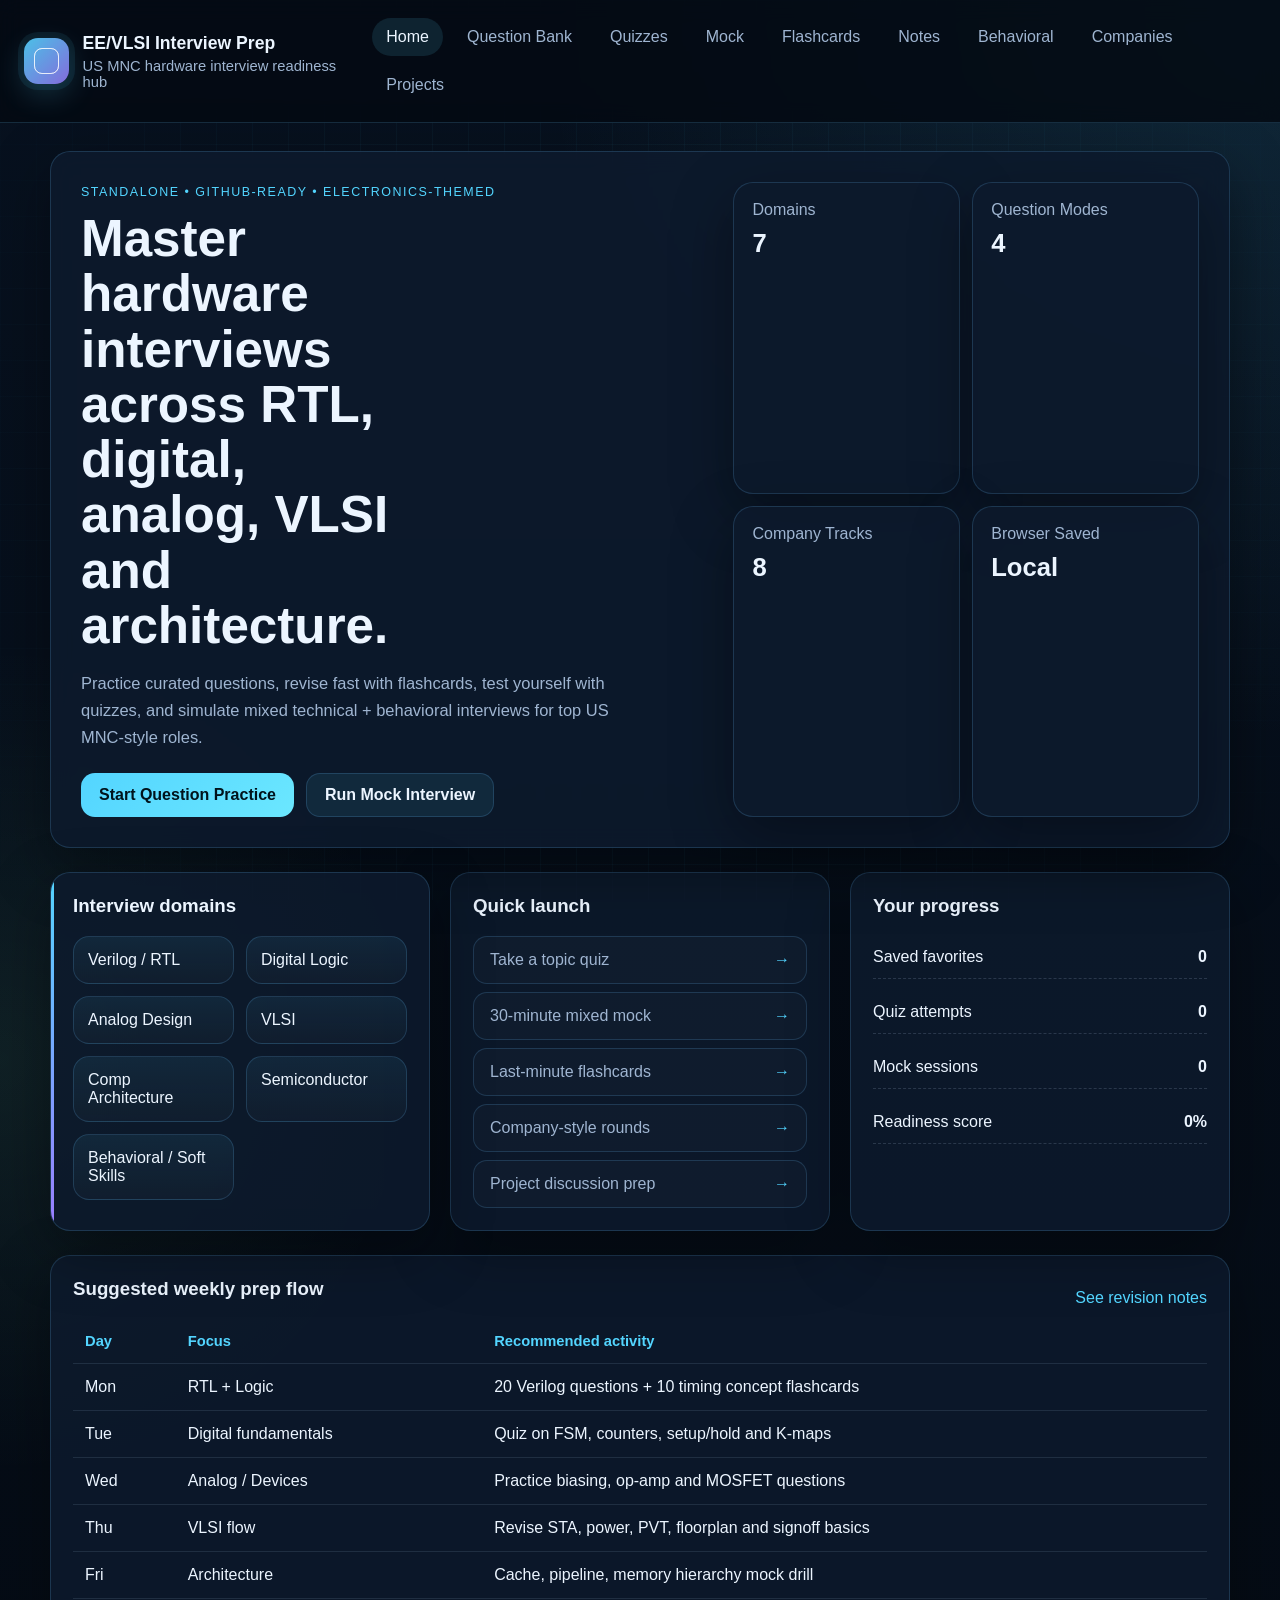
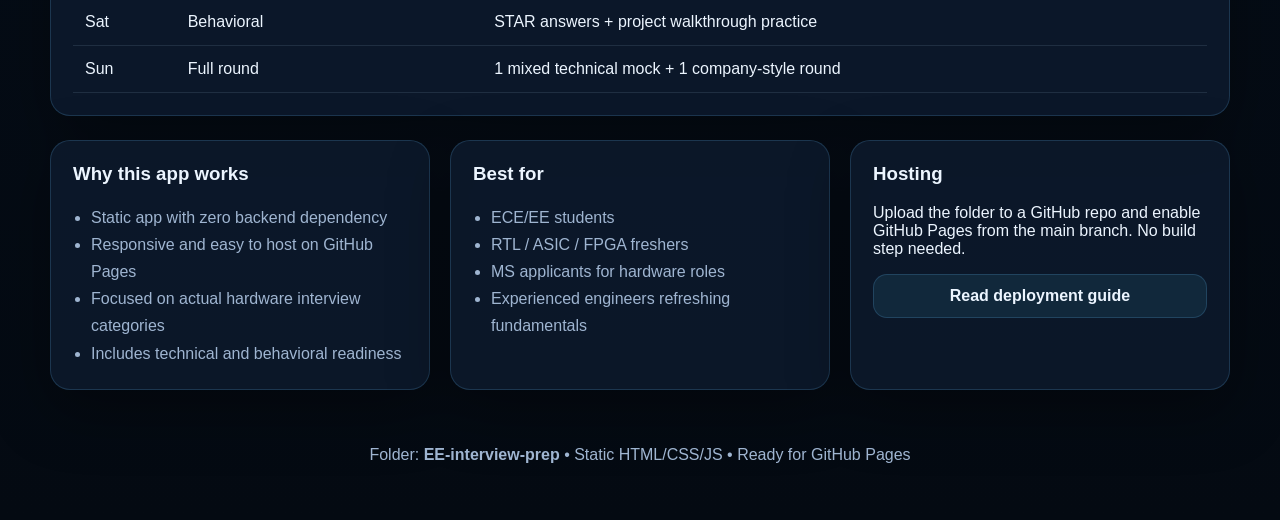
==== index.html @ eb08d41e "Add files via upload" ====
<!DOCTYPE html>
<html lang="en">
<head>
  <meta charset="UTF-8" />
  <meta name="viewport" content="width=device-width, initial-scale=1.0" />
  <title>EE/VLSI Interview Prep</title>
  <link rel="stylesheet" href="css/style.css" />
</head>
<body data-page="home">
  <div class="bg-grid"></div>
  <header class="site-header sticky">
    <div class="brand">
      <div class="chip-icon"></div>
      <div>
        <h1>EE/VLSI Interview Prep</h1>
        <p>US MNC hardware interview readiness hub</p>
      </div>
    </div>
    <button class="menu-toggle" aria-label="Toggle navigation">☰</button>
    <nav class="site-nav">
      <a class="active" href="index.html">Home</a>
      <a href="questions.html">Question Bank</a>
      <a href="quiz.html">Quizzes</a>
      <a href="mock.html">Mock</a>
      <a href="flashcards.html">Flashcards</a>
      <a href="notes.html">Notes</a>
      <a href="behavioral.html">Behavioral</a>
      <a href="companies.html">Companies</a>
      <a href="projects.html">Projects</a>
    </nav>
  </header>

  <main class="container">
    <section class="hero card glass">
      <div>
        <span class="eyebrow">Standalone • GitHub-ready • Electronics-themed</span>
        <h2>Master hardware interviews across RTL, digital, analog, VLSI and architecture.</h2>
        <p>
          Practice curated questions, revise fast with flashcards, test yourself with quizzes,
          and simulate mixed technical + behavioral interviews for top US MNC-style roles.
        </p>
        <div class="hero-actions">
          <a class="btn btn-primary" href="questions.html">Start Question Practice</a>
          <a class="btn btn-secondary" href="mock.html">Run Mock Interview</a>
        </div>
      </div>
      <div class="hero-panel">
        <div class="metric-grid">
          <div class="metric card">
            <span>Domains</span>
            <strong>7</strong>
          </div>
          <div class="metric card">
            <span>Question Modes</span>
            <strong>4</strong>
          </div>
          <div class="metric card">
            <span>Company Tracks</span>
            <strong>8</strong>
          </div>
          <div class="metric card">
            <span>Browser Saved</span>
            <strong>Local</strong>
          </div>
        </div>
      </div>
    </section>

    <section class="dashboard-grid">
      <article class="card panel accent-left">
        <h3>Interview domains</h3>
        <div class="tiles compact">
          <a class="tile" href="questions.html?category=Verilog">Verilog / RTL</a>
          <a class="tile" href="questions.html?category=Digital Logic">Digital Logic</a>
          <a class="tile" href="questions.html?category=Analog Design">Analog Design</a>
          <a class="tile" href="questions.html?category=VLSI">VLSI</a>
          <a class="tile" href="questions.html?category=Computer Architecture">Comp Architecture</a>
          <a class="tile" href="questions.html?category=Semiconductor">Semiconductor</a>
          <a class="tile" href="behavioral.html">Behavioral / Soft Skills</a>
        </div>
      </article>

      <article class="card panel">
        <h3>Quick launch</h3>
        <div class="action-list">
          <a class="action-row" href="quiz.html">Take a topic quiz <span>→</span></a>
          <a class="action-row" href="mock.html">30-minute mixed mock <span>→</span></a>
          <a class="action-row" href="flashcards.html">Last-minute flashcards <span>→</span></a>
          <a class="action-row" href="companies.html">Company-style rounds <span>→</span></a>
          <a class="action-row" href="projects.html">Project discussion prep <span>→</span></a>
        </div>
      </article>

      <article class="card panel">
        <h3>Your progress</h3>
        <div class="progress-block">
          <div class="progress-line"><span>Saved favorites</span><strong id="favoriteCount">0</strong></div>
          <div class="progress-line"><span>Quiz attempts</span><strong id="quizAttempts">0</strong></div>
          <div class="progress-line"><span>Mock sessions</span><strong id="mockAttempts">0</strong></div>
          <div class="progress-line"><span>Readiness score</span><strong id="readinessScore">0%</strong></div>
        </div>
      </article>
    </section>

    <section class="card panel">
      <div class="section-head">
        <h3>Suggested weekly prep flow</h3>
        <a href="notes.html" class="text-link">See revision notes</a>
      </div>
      <div class="table-wrap">
        <table>
          <thead>
            <tr><th>Day</th><th>Focus</th><th>Recommended activity</th></tr>
          </thead>
          <tbody>
            <tr><td>Mon</td><td>RTL + Logic</td><td>20 Verilog questions + 10 timing concept flashcards</td></tr>
            <tr><td>Tue</td><td>Digital fundamentals</td><td>Quiz on FSM, counters, setup/hold and K-maps</td></tr>
            <tr><td>Wed</td><td>Analog / Devices</td><td>Practice biasing, op-amp and MOSFET questions</td></tr>
            <tr><td>Thu</td><td>VLSI flow</td><td>Revise STA, power, PVT, floorplan and signoff basics</td></tr>
            <tr><td>Fri</td><td>Architecture</td><td>Cache, pipeline, memory hierarchy mock drill</td></tr>
            <tr><td>Sat</td><td>Behavioral</td><td>STAR answers + project walkthrough practice</td></tr>
            <tr><td>Sun</td><td>Full round</td><td>1 mixed technical mock + 1 company-style round</td></tr>
          </tbody>
        </table>
      </div>
    </section>

    <section class="dashboard-grid three">
      <article class="card panel">
        <h3>Why this app works</h3>
        <ul class="clean-list">
          <li>Static app with zero backend dependency</li>
          <li>Responsive and easy to host on GitHub Pages</li>
          <li>Focused on actual hardware interview categories</li>
          <li>Includes technical and behavioral readiness</li>
        </ul>
      </article>
      <article class="card panel">
        <h3>Best for</h3>
        <ul class="clean-list">
          <li>ECE/EE students</li>
          <li>RTL / ASIC / FPGA freshers</li>
          <li>MS applicants for hardware roles</li>
          <li>Experienced engineers refreshing fundamentals</li>
        </ul>
      </article>
      <article class="card panel">
        <h3>Hosting</h3>
        <p>Upload the folder to a GitHub repo and enable GitHub Pages from the main branch. No build step needed.</p>
        <a class="btn btn-secondary full" href="README.md">Read deployment guide</a>
      </article>
    </section>
  </main>

  <footer class="site-footer">
    <p>Folder: <strong>EE-interview-prep</strong> • Static HTML/CSS/JS • Ready for GitHub Pages</p>
  </footer>

  <script src="js/data.js"></script>
  <script src="js/app.js"></script>
</body>
</html>
---- css/style.css ----
:root {
  --bg: #07111f;
  --bg-soft: #0d1a2d;
  --card: rgba(13, 26, 45, 0.85);
  --text: #ecf5ff;
  --muted: #9fb5d1;
  --line: rgba(104, 194, 255, 0.18);
  --accent: #53d5ff;
  --accent-2: #88ffb7;
  --accent-3: #9a7dff;
  --danger: #ff8ea1;
  --shadow: 0 20px 60px rgba(0, 0, 0, 0.35);
  --radius: 20px;
}
* { box-sizing: border-box; }
html, body { margin: 0; padding: 0; font-family: Inter, Segoe UI, Arial, sans-serif; background: radial-gradient(circle at top right, rgba(83,213,255,.12), transparent 30%), radial-gradient(circle at left center, rgba(136,255,183,.08), transparent 25%), linear-gradient(180deg, #07111f 0%, #040a12 100%); color: var(--text); min-height: 100%; }
a { color: inherit; text-decoration: none; }
button, select, input { font: inherit; }
.bg-grid { position: fixed; inset: 0; background-image: linear-gradient(rgba(83,213,255,0.04) 1px, transparent 1px), linear-gradient(90deg, rgba(83,213,255,0.04) 1px, transparent 1px); background-size: 36px 36px; pointer-events: none; mask-image: radial-gradient(circle at center, black 55%, transparent 100%); }
.container { width: min(1180px, calc(100% - 32px)); margin: 28px auto 56px; position: relative; z-index: 1; }
.site-header { display: flex; align-items: center; justify-content: space-between; gap: 16px; padding: 18px 24px; border-bottom: 1px solid var(--line); background: rgba(4, 10, 18, 0.84); backdrop-filter: blur(10px); position: relative; z-index: 5; }
.site-header.sticky { position: sticky; top: 0; }
.brand { display: flex; align-items: center; gap: 14px; }
.brand h1 { margin: 0; font-size: 1.1rem; }
.brand p { margin: 4px 0 0; color: var(--muted); font-size: .92rem; }
.chip-icon { width: 46px; height: 46px; border-radius: 14px; background: linear-gradient(135deg, rgba(83,213,255,.9), rgba(154,125,255,.85)); box-shadow: 0 0 0 6px rgba(83,213,255,.08), 0 10px 30px rgba(83,213,255,.2); position: relative; }
.chip-icon::before, .chip-icon::after { content: ""; position: absolute; inset: 10px; border: 1px solid rgba(255,255,255,.6); border-radius: 8px; }
.site-nav { display: flex; flex-wrap: wrap; gap: 10px; }
.site-nav a { padding: 10px 14px; border-radius: 999px; color: var(--muted); transition: .2s ease; }
.site-nav a:hover, .site-nav a.active { background: rgba(83,213,255,.12); color: var(--text); }
.menu-toggle { display: none; background: transparent; border: 1px solid var(--line); color: var(--text); border-radius: 12px; padding: 8px 12px; }
.hero { display: grid; grid-template-columns: 1.35fr 1fr; gap: 24px; padding: 30px; margin-bottom: 24px; }
.card { border: 1px solid var(--line); border-radius: var(--radius); background: var(--card); box-shadow: var(--shadow); }
.glass { backdrop-filter: blur(12px); }
.eyebrow { display: inline-block; color: var(--accent); text-transform: uppercase; letter-spacing: .12em; font-size: .78rem; margin-bottom: 12px; }
.hero h2 { font-size: clamp(2rem, 4vw, 3.3rem); margin: 0 0 12px; line-height: 1.08; max-width: 12ch; }
.hero p { color: var(--muted); font-size: 1.03rem; line-height: 1.65; max-width: 62ch; }
.hero-actions { display: flex; gap: 12px; flex-wrap: wrap; margin-top: 22px; }
.btn { display: inline-flex; align-items: center; justify-content: center; border: none; border-radius: 14px; padding: 12px 18px; font-weight: 700; cursor: pointer; transition: transform .15s ease, opacity .15s ease; }
.btn:hover { transform: translateY(-1px); }
.btn-primary { background: linear-gradient(135deg, var(--accent), #6be7ff); color: #00131c; }
.btn-secondary { background: rgba(83,213,255,.09); color: var(--text); border: 1px solid var(--line); }
.btn.full { width: 100%; }
.hero-panel { display: flex; align-items: stretch; }
.metric-grid { display: grid; grid-template-columns: repeat(2, 1fr); gap: 12px; width: 100%; }
.metric { padding: 18px; }
.metric span { display: block; color: var(--muted); margin-bottom: 10px; }
.metric strong { font-size: 1.6rem; }
.dashboard-grid { display: grid; grid-template-columns: repeat(3, 1fr); gap: 20px; margin-bottom: 24px; }
.dashboard-grid.three { margin-top: 24px; }
.panel { padding: 22px; }
.panel h3, .panel h2 { margin-top: 0; }
.tiles { display: grid; grid-template-columns: repeat(2, minmax(0, 1fr)); gap: 12px; }
.tiles.compact { grid-template-columns: repeat(2, minmax(0, 1fr)); }
.tile { padding: 14px; border-radius: 16px; background: linear-gradient(180deg, rgba(83,213,255,.08), rgba(255,255,255,.02)); border: 1px solid var(--line); color: var(--text); }
.tile:hover { border-color: rgba(83,213,255,.4); }
.action-list { display: grid; gap: 8px; }
.action-row { display: flex; justify-content: space-between; align-items: center; padding: 14px 16px; border-radius: 14px; background: rgba(255,255,255,.02); border: 1px solid var(--line); color: var(--muted); }
.action-row span { color: var(--accent); }
.progress-block { display: grid; gap: 12px; }
.progress-line { display: flex; justify-content: space-between; padding: 12px 0; border-bottom: 1px dashed rgba(159,181,209,.2); }
.section-head { display: flex; justify-content: space-between; align-items: center; gap: 10px; }
.text-link, .pill { color: var(--accent); }
.pill { border: 1px solid var(--line); padding: 8px 12px; border-radius: 999px; font-size: .9rem; }
.table-wrap { overflow-x: auto; }
table { width: 100%; border-collapse: collapse; }
th, td { padding: 14px 12px; border-bottom: 1px solid rgba(159,181,209,.14); text-align: left; vertical-align: top; }
th { color: var(--accent); font-size: .92rem; }
.clean-list { margin: 0; padding-left: 18px; color: var(--muted); line-height: 1.7; }
.site-footer { text-align: center; color: var(--muted); padding: 0 16px 40px; position: relative; z-index: 1; }
.stack { display: grid; gap: 16px; }
.filters { display: grid; grid-template-columns: 1fr 1fr 2fr; gap: 12px; }
.filters.two { grid-template-columns: 1fr auto; }
.filters.three { grid-template-columns: 2fr 100px auto; }
select, input[type="text"], input[type="number"] { width: 100%; padding: 13px 14px; border-radius: 14px; background: rgba(255,255,255,.03); border: 1px solid var(--line); color: var(--text); }
input::placeholder { color: #87a3c1; }
.question-card, .quiz-card, .mock-card, .behavior-card, .note-card, .flashcard, .company-card { padding: 22px; }
.meta-row { display: flex; flex-wrap: wrap; gap: 10px; margin-bottom: 10px; }
.badge { padding: 6px 10px; border-radius: 999px; font-size: .8rem; border: 1px solid var(--line); color: var(--muted); }
.badge.easy { color: var(--accent-2); }
.badge.medium { color: #ffd27d; }
.badge.hard { color: var(--danger); }
.question-card h3, .quiz-card h3, .mock-card h3, .behavior-card h3, .note-card h3 { margin: 6px 0 10px; }
.question-card p, .behavior-card p, .note-card p, .company-card p, .mock-card p { color: var(--muted); line-height: 1.7; }
.reveal-box { margin-top: 16px; display: none; padding: 14px; border-radius: 14px; background: rgba(255,255,255,.03); border: 1px solid var(--line); }
.reveal-box.show { display: block; }
.card-actions { display: flex; flex-wrap: wrap; gap: 10px; margin-top: 16px; }
.small-btn { background: rgba(83,213,255,.1); color: var(--text); border: 1px solid var(--line); padding: 9px 12px; border-radius: 12px; cursor: pointer; }
.card-grid { display: grid; grid-template-columns: repeat(3, 1fr); gap: 18px; }
.flashcard { min-height: 220px; perspective: 1000px; cursor: pointer; position: relative; }
.flashcard-inner { position: relative; width: 100%; min-height: 180px; transition: transform .6s; transform-style: preserve-3d; }
.flashcard.flipped .flashcard-inner { transform: rotateY(180deg); }
.flashcard-face { position: absolute; inset: 0; backface-visibility: hidden; border-radius: 18px; border: 1px solid var(--line); background: linear-gradient(180deg, rgba(83,213,255,.08), rgba(255,255,255,.02)); padding: 18px; }
.flashcard-back { transform: rotateY(180deg); }
.hidden { display: none !important; }
.quiz-options { display: grid; gap: 10px; margin-top: 14px; }
.option-btn { text-align: left; padding: 12px 14px; border-radius: 14px; border: 1px solid var(--line); background: rgba(255,255,255,.02); color: var(--text); cursor: pointer; }
.option-btn.correct { border-color: rgba(136,255,183,.55); background: rgba(136,255,183,.1); }
.option-btn.wrong { border-color: rgba(255,142,161,.55); background: rgba(255,142,161,.09); }
.score-panel { padding: 14px; margin-top: 12px; border-radius: 14px; background: rgba(255,255,255,.03); border: 1px solid var(--line); }
.company-card { background: linear-gradient(180deg, rgba(154,125,255,.09), rgba(255,255,255,.02)); }
.company-card ul { color: var(--muted); padding-left: 18px; line-height: 1.7; }
.accent-left { position: relative; overflow: hidden; }
.accent-left::before { content: ""; position: absolute; left: 0; top: 0; bottom: 0; width: 3px; background: linear-gradient(180deg, var(--accent), var(--accent-3)); }
@media (max-width: 980px) {
  .hero, .dashboard-grid, .card-grid, .filters, .filters.two, .filters.three { grid-template-columns: 1fr; }
  .hero h2 { max-width: none; }
}
@media (max-width: 860px) {
  .menu-toggle { display: block; }
  .site-nav { display: none; position: absolute; top: calc(100% + 8px); right: 16px; left: 16px; padding: 12px; border: 1px solid var(--line); border-radius: 18px; background: rgba(4, 10, 18, .96); }
  .site-nav.open { display: grid; }
}
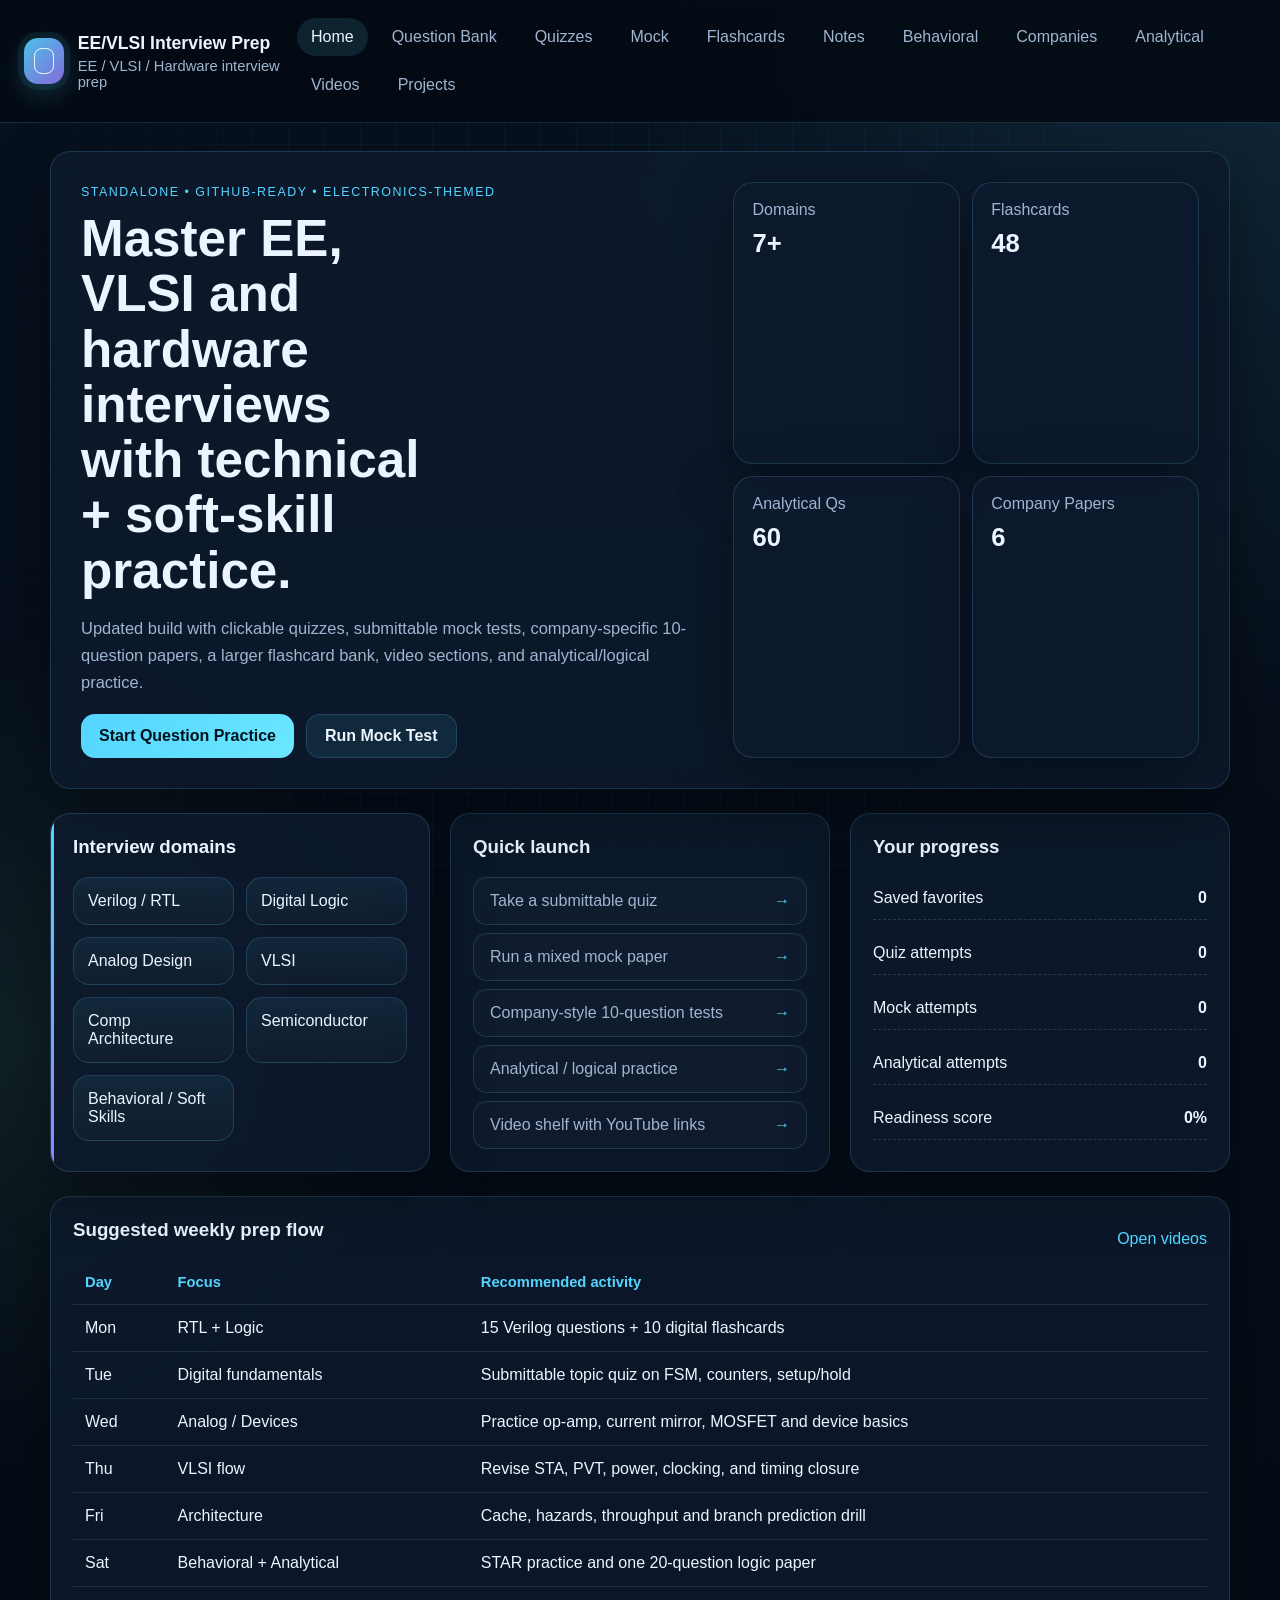
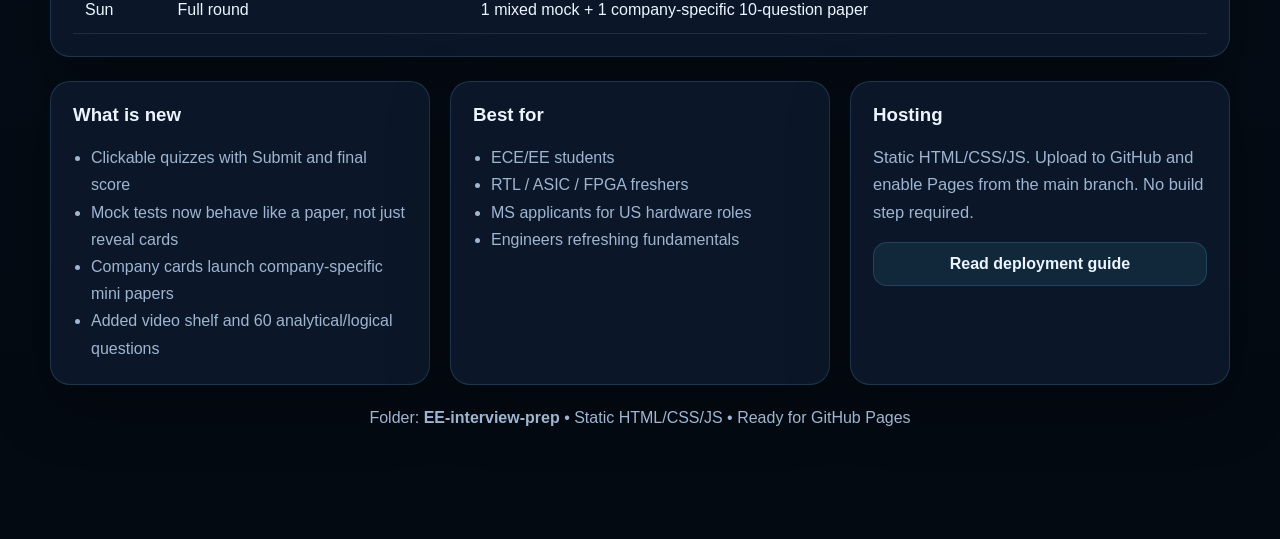
==== commit 6ec01766: "Add files via upload" ====
--- a/index.html
+++ b/index.html
@@ -9,13 +9,7 @@
 <body data-page="home">
   <div class="bg-grid"></div>
   <header class="site-header sticky">
-    <div class="brand">
-      <div class="chip-icon"></div>
-      <div>
-        <h1>EE/VLSI Interview Prep</h1>
-        <p>US MNC hardware interview readiness hub</p>
-      </div>
-    </div>
+    <div class="brand"><div class="chip-icon"></div><div><h1>EE/VLSI Interview Prep</h1><p>EE / VLSI / Hardware interview prep</p></div></div>
     <button class="menu-toggle" aria-label="Toggle navigation">☰</button>
     <nav class="site-nav">
       <a class="active" href="index.html">Home</a>
@@ -26,137 +20,90 @@
       <a href="notes.html">Notes</a>
       <a href="behavioral.html">Behavioral</a>
       <a href="companies.html">Companies</a>
+      <a href="analytical.html">Analytical</a>
+      <a href="videos.html">Videos</a>
       <a href="projects.html">Projects</a>
-    </nav>
+</nav>
   </header>
-
   <main class="container">
-    <section class="hero card glass">
-      <div>
-        <span class="eyebrow">Standalone • GitHub-ready • Electronics-themed</span>
-        <h2>Master hardware interviews across RTL, digital, analog, VLSI and architecture.</h2>
-        <p>
-          Practice curated questions, revise fast with flashcards, test yourself with quizzes,
-          and simulate mixed technical + behavioral interviews for top US MNC-style roles.
-        </p>
-        <div class="hero-actions">
-          <a class="btn btn-primary" href="questions.html">Start Question Practice</a>
-          <a class="btn btn-secondary" href="mock.html">Run Mock Interview</a>
-        </div>
-      </div>
-      <div class="hero-panel">
-        <div class="metric-grid">
-          <div class="metric card">
-            <span>Domains</span>
-            <strong>7</strong>
-          </div>
-          <div class="metric card">
-            <span>Question Modes</span>
-            <strong>4</strong>
-          </div>
-          <div class="metric card">
-            <span>Company Tracks</span>
-            <strong>8</strong>
-          </div>
-          <div class="metric card">
-            <span>Browser Saved</span>
-            <strong>Local</strong>
-          </div>
-        </div>
-      </div>
-    </section>
-
-    <section class="dashboard-grid">
-      <article class="card panel accent-left">
-        <h3>Interview domains</h3>
-        <div class="tiles compact">
-          <a class="tile" href="questions.html?category=Verilog">Verilog / RTL</a>
-          <a class="tile" href="questions.html?category=Digital Logic">Digital Logic</a>
-          <a class="tile" href="questions.html?category=Analog Design">Analog Design</a>
-          <a class="tile" href="questions.html?category=VLSI">VLSI</a>
-          <a class="tile" href="questions.html?category=Computer Architecture">Comp Architecture</a>
-          <a class="tile" href="questions.html?category=Semiconductor">Semiconductor</a>
-          <a class="tile" href="behavioral.html">Behavioral / Soft Skills</a>
-        </div>
-      </article>
-
-      <article class="card panel">
-        <h3>Quick launch</h3>
-        <div class="action-list">
-          <a class="action-row" href="quiz.html">Take a topic quiz <span>→</span></a>
-          <a class="action-row" href="mock.html">30-minute mixed mock <span>→</span></a>
-          <a class="action-row" href="flashcards.html">Last-minute flashcards <span>→</span></a>
-          <a class="action-row" href="companies.html">Company-style rounds <span>→</span></a>
-          <a class="action-row" href="projects.html">Project discussion prep <span>→</span></a>
-        </div>
-      </article>
-
-      <article class="card panel">
-        <h3>Your progress</h3>
-        <div class="progress-block">
-          <div class="progress-line"><span>Saved favorites</span><strong id="favoriteCount">0</strong></div>
-          <div class="progress-line"><span>Quiz attempts</span><strong id="quizAttempts">0</strong></div>
-          <div class="progress-line"><span>Mock sessions</span><strong id="mockAttempts">0</strong></div>
-          <div class="progress-line"><span>Readiness score</span><strong id="readinessScore">0%</strong></div>
-        </div>
-      </article>
-    </section>
-
-    <section class="card panel">
-      <div class="section-head">
-        <h3>Suggested weekly prep flow</h3>
-        <a href="notes.html" class="text-link">See revision notes</a>
-      </div>
-      <div class="table-wrap">
-        <table>
-          <thead>
-            <tr><th>Day</th><th>Focus</th><th>Recommended activity</th></tr>
-          </thead>
-          <tbody>
-            <tr><td>Mon</td><td>RTL + Logic</td><td>20 Verilog questions + 10 timing concept flashcards</td></tr>
-            <tr><td>Tue</td><td>Digital fundamentals</td><td>Quiz on FSM, counters, setup/hold and K-maps</td></tr>
-            <tr><td>Wed</td><td>Analog / Devices</td><td>Practice biasing, op-amp and MOSFET questions</td></tr>
-            <tr><td>Thu</td><td>VLSI flow</td><td>Revise STA, power, PVT, floorplan and signoff basics</td></tr>
-            <tr><td>Fri</td><td>Architecture</td><td>Cache, pipeline, memory hierarchy mock drill</td></tr>
-            <tr><td>Sat</td><td>Behavioral</td><td>STAR answers + project walkthrough practice</td></tr>
-            <tr><td>Sun</td><td>Full round</td><td>1 mixed technical mock + 1 company-style round</td></tr>
-          </tbody>
-        </table>
-      </div>
-    </section>
-
-    <section class="dashboard-grid three">
-      <article class="card panel">
-        <h3>Why this app works</h3>
-        <ul class="clean-list">
-          <li>Static app with zero backend dependency</li>
-          <li>Responsive and easy to host on GitHub Pages</li>
-          <li>Focused on actual hardware interview categories</li>
-          <li>Includes technical and behavioral readiness</li>
-        </ul>
-      </article>
-      <article class="card panel">
-        <h3>Best for</h3>
-        <ul class="clean-list">
-          <li>ECE/EE students</li>
-          <li>RTL / ASIC / FPGA freshers</li>
-          <li>MS applicants for hardware roles</li>
-          <li>Experienced engineers refreshing fundamentals</li>
-        </ul>
-      </article>
-      <article class="card panel">
-        <h3>Hosting</h3>
-        <p>Upload the folder to a GitHub repo and enable GitHub Pages from the main branch. No build step needed.</p>
-        <a class="btn btn-secondary full" href="README.md">Read deployment guide</a>
-      </article>
-    </section>
-  </main>
-
-  <footer class="site-footer">
-    <p>Folder: <strong>EE-interview-prep</strong> • Static HTML/CSS/JS • Ready for GitHub Pages</p>
-  </footer>
-
+<section class="hero card glass">
+  <div>
+    <span class="eyebrow">Standalone • GitHub-ready • Electronics-themed</span>
+    <h2>Master EE, VLSI and hardware interviews with technical + soft-skill practice.</h2>
+    <p>Updated build with clickable quizzes, submittable mock tests, company-specific 10-question papers, a larger flashcard bank, video sections, and analytical/logical practice.</p>
+    <div class="hero-actions">
+      <a class="btn btn-primary" href="questions.html">Start Question Practice</a>
+      <a class="btn btn-secondary" href="mock.html">Run Mock Test</a>
+    </div>
+  </div>
+  <div class="hero-panel">
+    <div class="metric-grid">
+      <div class="metric card"><span>Domains</span><strong>7+</strong></div>
+      <div class="metric card"><span>Flashcards</span><strong>48</strong></div>
+      <div class="metric card"><span>Analytical Qs</span><strong>60</strong></div>
+      <div class="metric card"><span>Company Papers</span><strong>6</strong></div>
+    </div>
+  </div>
+</section>
+<section class="dashboard-grid">
+  <article class="card panel accent-left">
+    <h3>Interview domains</h3>
+    <div class="tiles compact">
+      <a class="tile" href="questions.html?category=Verilog">Verilog / RTL</a>
+      <a class="tile" href="questions.html?category=Digital Logic">Digital Logic</a>
+      <a class="tile" href="questions.html?category=Analog Design">Analog Design</a>
+      <a class="tile" href="questions.html?category=VLSI">VLSI</a>
+      <a class="tile" href="questions.html?category=Computer Architecture">Comp Architecture</a>
+      <a class="tile" href="questions.html?category=Semiconductor">Semiconductor</a>
+      <a class="tile" href="behavioral.html">Behavioral / Soft Skills</a>
+    </div>
+  </article>
+  <article class="card panel">
+    <h3>Quick launch</h3>
+    <div class="action-list">
+      <a class="action-row" href="quiz.html">Take a submittable quiz <span>→</span></a>
+      <a class="action-row" href="mock.html">Run a mixed mock paper <span>→</span></a>
+      <a class="action-row" href="companies.html">Company-style 10-question tests <span>→</span></a>
+      <a class="action-row" href="analytical.html">Analytical / logical practice <span>→</span></a>
+      <a class="action-row" href="videos.html">Video shelf with YouTube links <span>→</span></a>
+    </div>
+  </article>
+  <article class="card panel">
+    <h3>Your progress</h3>
+    <div class="progress-block">
+      <div class="progress-line"><span>Saved favorites</span><strong id="favoriteCount">0</strong></div>
+      <div class="progress-line"><span>Quiz attempts</span><strong id="quizAttempts">0</strong></div>
+      <div class="progress-line"><span>Mock attempts</span><strong id="mockAttempts">0</strong></div>
+      <div class="progress-line"><span>Analytical attempts</span><strong id="analyticsAttempts">0</strong></div>
+      <div class="progress-line"><span>Readiness score</span><strong id="readinessScore">0%</strong></div>
+    </div>
+  </article>
+</section>
+<section class="card panel">
+  <div class="section-head"><h3>Suggested weekly prep flow</h3><a href="videos.html" class="text-link">Open videos</a></div>
+  <div class="table-wrap">
+    <table>
+      <thead><tr><th>Day</th><th>Focus</th><th>Recommended activity</th></tr></thead>
+      <tbody>
+        <tr><td>Mon</td><td>RTL + Logic</td><td>15 Verilog questions + 10 digital flashcards</td></tr>
+        <tr><td>Tue</td><td>Digital fundamentals</td><td>Submittable topic quiz on FSM, counters, setup/hold</td></tr>
+        <tr><td>Wed</td><td>Analog / Devices</td><td>Practice op-amp, current mirror, MOSFET and device basics</td></tr>
+        <tr><td>Thu</td><td>VLSI flow</td><td>Revise STA, PVT, power, clocking, and timing closure</td></tr>
+        <tr><td>Fri</td><td>Architecture</td><td>Cache, hazards, throughput and branch prediction drill</td></tr>
+        <tr><td>Sat</td><td>Behavioral + Analytical</td><td>STAR practice and one 20-question logic paper</td></tr>
+        <tr><td>Sun</td><td>Full round</td><td>1 mixed mock + 1 company-specific 10-question paper</td></tr>
+      </tbody>
+    </table>
+  </div>
+</section>
+<section class="dashboard-grid three">
+  <article class="card panel"><h3>What is new</h3><ul class="clean-list"><li>Clickable quizzes with Submit and final score</li><li>Mock tests now behave like a paper, not just reveal cards</li><li>Company cards launch company-specific mini papers</li><li>Added video shelf and 60 analytical/logical questions</li></ul></article>
+  <article class="card panel"><h3>Best for</h3><ul class="clean-list"><li>ECE/EE students</li><li>RTL / ASIC / FPGA freshers</li><li>MS applicants for US hardware roles</li><li>Engineers refreshing fundamentals</li></ul></article>
+  <article class="card panel"><h3>Hosting</h3><p class="muted">Static HTML/CSS/JS. Upload to GitHub and enable Pages from the main branch. No build step required.</p><a class="btn btn-secondary full" href="README.md">Read deployment guide</a></article>
+</section>
+<footer class="site-footer"><p>Folder: <strong>EE-interview-prep</strong> • Static HTML/CSS/JS • Ready for GitHub Pages</p></footer>
+</main>
   <script src="js/data.js"></script>
   <script src="js/app.js"></script>
 </body>
-</html>
+</html>
--- a/css/style.css
+++ b/css/style.css
@@ -34,8 +34,8 @@
 .glass { backdrop-filter: blur(12px); }
 .eyebrow { display: inline-block; color: var(--accent); text-transform: uppercase; letter-spacing: .12em; font-size: .78rem; margin-bottom: 12px; }
 .hero h2 { font-size: clamp(2rem, 4vw, 3.3rem); margin: 0 0 12px; line-height: 1.08; max-width: 12ch; }
-.hero p { color: var(--muted); font-size: 1.03rem; line-height: 1.65; max-width: 62ch; }
-.hero-actions { display: flex; gap: 12px; flex-wrap: wrap; margin-top: 22px; }
+.hero p, .muted { color: var(--muted); font-size: 1.03rem; line-height: 1.65; }
+.hero-actions, .card-actions { display: flex; gap: 12px; flex-wrap: wrap; margin-top: 18px; }
 .btn { display: inline-flex; align-items: center; justify-content: center; border: none; border-radius: 14px; padding: 12px 18px; font-weight: 700; cursor: pointer; transition: transform .15s ease, opacity .15s ease; }
 .btn:hover { transform: translateY(-1px); }
 .btn-primary { background: linear-gradient(135deg, var(--accent), #6be7ff); color: #00131c; }
@@ -47,11 +47,11 @@
 .metric span { display: block; color: var(--muted); margin-bottom: 10px; }
 .metric strong { font-size: 1.6rem; }
 .dashboard-grid { display: grid; grid-template-columns: repeat(3, 1fr); gap: 20px; margin-bottom: 24px; }
+.dashboard-grid.two { grid-template-columns: repeat(2, 1fr); }
 .dashboard-grid.three { margin-top: 24px; }
 .panel { padding: 22px; }
 .panel h3, .panel h2 { margin-top: 0; }
 .tiles { display: grid; grid-template-columns: repeat(2, minmax(0, 1fr)); gap: 12px; }
-.tiles.compact { grid-template-columns: repeat(2, minmax(0, 1fr)); }
 .tile { padding: 14px; border-radius: 16px; background: linear-gradient(180deg, rgba(83,213,255,.08), rgba(255,255,255,.02)); border: 1px solid var(--line); color: var(--text); }
 .tile:hover { border-color: rgba(83,213,255,.4); }
 .action-list { display: grid; gap: 8px; }
@@ -70,8 +70,8 @@
 .site-footer { text-align: center; color: var(--muted); padding: 0 16px 40px; position: relative; z-index: 1; }
 .stack { display: grid; gap: 16px; }
 .filters { display: grid; grid-template-columns: 1fr 1fr 2fr; gap: 12px; }
-.filters.two { grid-template-columns: 1fr auto; }
-.filters.three { grid-template-columns: 2fr 100px auto; }
+.filters.two { grid-template-columns: 1fr auto auto; }
+.filters.three { grid-template-columns: 2fr 140px auto auto; }
 select, input[type="text"], input[type="number"] { width: 100%; padding: 13px 14px; border-radius: 14px; background: rgba(255,255,255,.03); border: 1px solid var(--line); color: var(--text); }
 input::placeholder { color: #87a3c1; }
 .question-card, .quiz-card, .mock-card, .behavior-card, .note-card, .flashcard, .company-card { padding: 22px; }
@@ -80,11 +80,10 @@
 .badge.easy { color: var(--accent-2); }
 .badge.medium { color: #ffd27d; }
 .badge.hard { color: var(--danger); }
-.question-card h3, .quiz-card h3, .mock-card h3, .behavior-card h3, .note-card h3 { margin: 6px 0 10px; }
-.question-card p, .behavior-card p, .note-card p, .company-card p, .mock-card p { color: var(--muted); line-height: 1.7; }
+.question-card h3, .quiz-card h3, .mock-card h3, .behavior-card h3, .note-card h3, .video-card h3 { margin: 6px 0 10px; }
+.question-card p, .behavior-card p, .note-card p, .company-card p, .mock-card p, .video-card p { color: var(--muted); line-height: 1.7; }
 .reveal-box { margin-top: 16px; display: none; padding: 14px; border-radius: 14px; background: rgba(255,255,255,.03); border: 1px solid var(--line); }
 .reveal-box.show { display: block; }
-.card-actions { display: flex; flex-wrap: wrap; gap: 10px; margin-top: 16px; }
 .small-btn { background: rgba(83,213,255,.1); color: var(--text); border: 1px solid var(--line); padding: 9px 12px; border-radius: 12px; cursor: pointer; }
 .card-grid { display: grid; grid-template-columns: repeat(3, 1fr); gap: 18px; }
 .flashcard { min-height: 220px; perspective: 1000px; cursor: pointer; position: relative; }
@@ -94,11 +93,13 @@
 .flashcard-back { transform: rotateY(180deg); }
 .hidden { display: none !important; }
 .quiz-options { display: grid; gap: 10px; margin-top: 14px; }
-.option-btn { text-align: left; padding: 12px 14px; border-radius: 14px; border: 1px solid var(--line); background: rgba(255,255,255,.02); color: var(--text); cursor: pointer; }
-.option-btn.correct { border-color: rgba(136,255,183,.55); background: rgba(136,255,183,.1); }
-.option-btn.wrong { border-color: rgba(255,142,161,.55); background: rgba(255,142,161,.09); }
+.option-row { display: flex; gap: 10px; align-items: flex-start; padding: 12px 14px; border-radius: 14px; border: 1px solid var(--line); background: rgba(255,255,255,.02); color: var(--text); cursor: pointer; }
+.option-row input { margin-top: 4px; }
+.option-row.correct { border-color: rgba(136,255,183,.55); background: rgba(136,255,183,.1); }
+.option-row.wrong { border-color: rgba(255,142,161,.55); background: rgba(255,142,161,.09); }
 .score-panel { padding: 14px; margin-top: 12px; border-radius: 14px; background: rgba(255,255,255,.03); border: 1px solid var(--line); }
 .company-card { background: linear-gradient(180deg, rgba(154,125,255,.09), rgba(255,255,255,.02)); }
+.company-card.selected { border-color: rgba(83,213,255,.5); box-shadow: 0 0 0 1px rgba(83,213,255,.3), var(--shadow); }
 .company-card ul { color: var(--muted); padding-left: 18px; line-height: 1.7; }
 .accent-left { position: relative; overflow: hidden; }
 .accent-left::before { content: ""; position: absolute; left: 0; top: 0; bottom: 0; width: 3px; background: linear-gradient(180deg, var(--accent), var(--accent-3)); }
